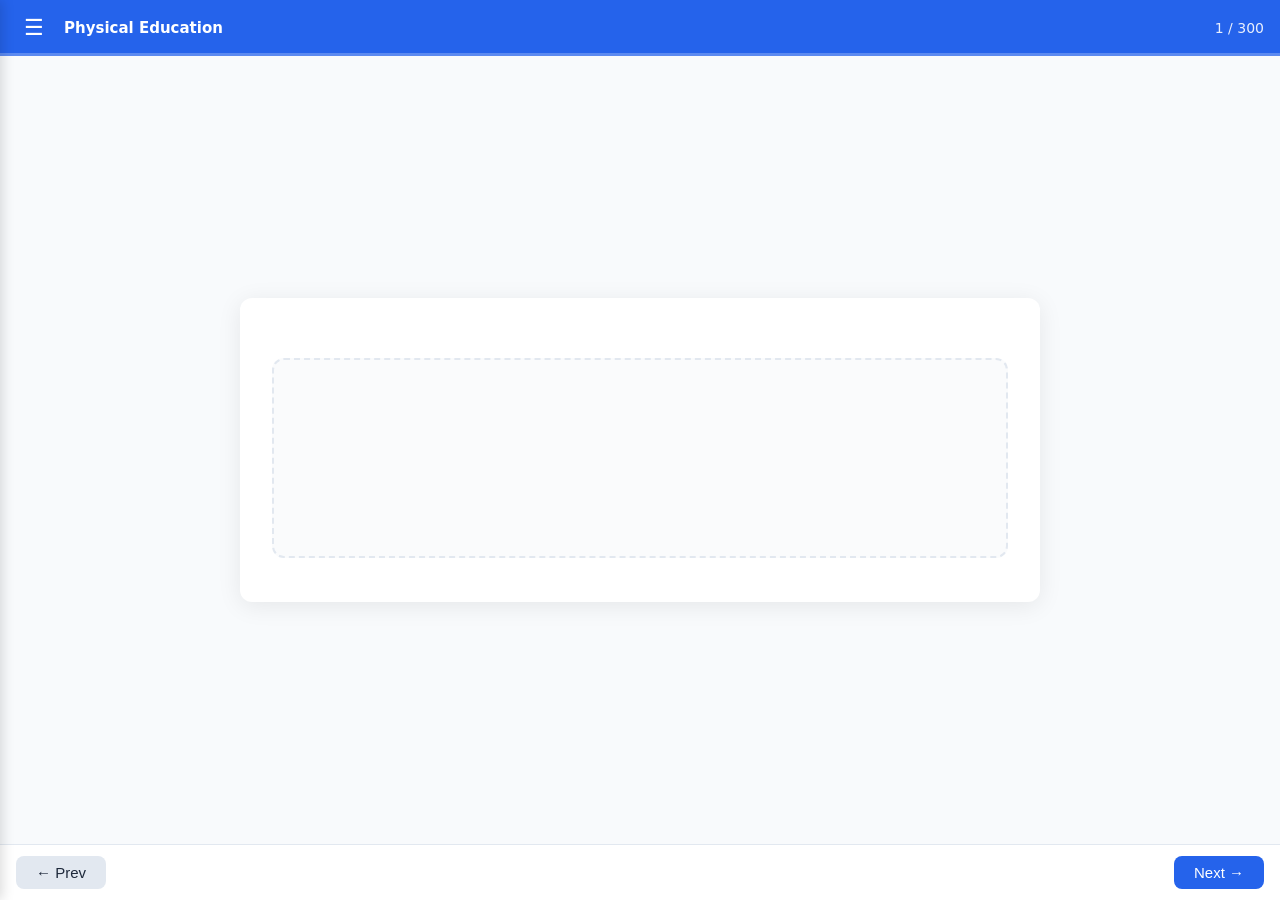
==== index.html @ 5cadbeab "Add core framework: HTML shell, CSS, slide engine, animations system Includes navigation, sidebar, k" ====
<!DOCTYPE html>
<html lang="en">
<head>
    <meta charset="UTF-8">
    <meta name="viewport" content="width=device-width, initial-scale=1.0">
    <title>PE - Physical Education Interactive Slides</title>
    <link rel="stylesheet" href="css/main.css">
    <link rel="stylesheet" href="css/slides.css">
    <link rel="stylesheet" href="css/animations.css">
</head>
<body>
    <div id="app">
        <header id="header">
            <button id="sidebar-toggle" aria-label="Toggle menu">&#9776;</button>
            <span id="topic-name">Physical Education</span>
            <span id="slide-counter">1 / 300</span>
            <div id="progress-bar"><div id="progress-fill"></div></div>
        </header>

        <nav id="sidebar" class="closed">
            <div id="sidebar-header">
                <h2>Topics</h2>
                <button id="sidebar-close" aria-label="Close menu">&times;</button>
            </div>
            <ul id="topic-list"></ul>
        </nav>
        <div id="sidebar-overlay"></div>

        <main id="slide-container">
            <div id="slide" class="slide">
                <h1 id="slide-title"></h1>
                <div id="slide-content"></div>
                <div id="slide-animation"></div>
                <p id="slide-hint" class="hint"></p>
            </div>
        </main>

        <footer id="nav-footer">
            <button id="prev-btn" aria-label="Previous slide">&#8592; Prev</button>
            <button id="next-btn" aria-label="Next slide">Next &#8594;</button>
        </footer>
    </div>

    <script src="js/slide-engine.js"></script>
    <script src="js/animations.js"></script>
    <script src="js/slides/01-intro.js"></script>
    <script src="js/slides/02-fitness.js"></script>
    <script src="js/slides/03-cardio.js"></script>
    <script src="js/slides/04-strength.js"></script>
    <script src="js/slides/05-flexibility.js"></script>
    <script src="js/slides/06-sports-team.js"></script>
    <script src="js/slides/07-sports-individual.js"></script>
    <script src="js/slides/08-nutrition.js"></script>
    <script src="js/slides/09-body-systems.js"></script>
    <script src="js/slides/10-movement.js"></script>
    <script src="js/slides/11-safety.js"></script>
    <script src="js/slides/12-mental-health.js"></script>
    <script src="js/slides/13-history.js"></script>
    <script src="js/slides/14-biomechanics.js"></script>
    <script src="js/app.js"></script>
</body>
</html>
---- css/main.css ----
*, *::before, *::after { box-sizing: border-box; margin: 0; padding: 0; }

:root {
    --primary: #2563eb;
    --primary-dark: #1d4ed8;
    --accent: #f59e0b;
    --bg: #f8fafc;
    --card-bg: #ffffff;
    --text: #1e293b;
    --text-light: #64748b;
    --border: #e2e8f0;
    --success: #22c55e;
    --danger: #ef4444;
    --radius: 12px;
    --shadow: 0 4px 24px rgba(0,0,0,0.08);
    --sidebar-w: 280px;
    --header-h: 56px;
    --footer-h: 56px;
}

html, body { height: 100%; font-family: system-ui, -apple-system, 'Segoe UI', Roboto, sans-serif; background: var(--bg); color: var(--text); }

#app { display: flex; flex-direction: column; height: 100vh; overflow: hidden; }

/* Header */
#header {
    display: flex; align-items: center; gap: 12px;
    height: var(--header-h); padding: 0 16px;
    background: var(--primary); color: #fff;
    position: relative; z-index: 10;
}
#sidebar-toggle { background: none; border: none; color: #fff; font-size: 22px; cursor: pointer; padding: 4px 8px; }
#topic-name { font-weight: 600; font-size: 15px; flex: 1; white-space: nowrap; overflow: hidden; text-overflow: ellipsis; }
#slide-counter { font-size: 14px; opacity: 0.9; white-space: nowrap; }
#progress-bar { position: absolute; bottom: 0; left: 0; right: 0; height: 3px; background: rgba(255,255,255,0.25); }
#progress-fill { height: 100%; background: var(--accent); transition: width 0.3s ease; width: 0%; }

/* Sidebar */
#sidebar {
    position: fixed; top: 0; left: 0; bottom: 0; width: var(--sidebar-w);
    background: var(--card-bg); z-index: 100; overflow-y: auto;
    transform: translateX(-100%); transition: transform 0.3s ease;
    box-shadow: 2px 0 12px rgba(0,0,0,0.15);
}
#sidebar.open { transform: translateX(0); }
#sidebar-header { display: flex; align-items: center; justify-content: space-between; padding: 16px; border-bottom: 1px solid var(--border); }
#sidebar-header h2 { font-size: 18px; }
#sidebar-close { background: none; border: none; font-size: 24px; cursor: pointer; color: var(--text-light); }
#sidebar-overlay {
    position: fixed; inset: 0; background: rgba(0,0,0,0.4); z-index: 99;
    opacity: 0; pointer-events: none; transition: opacity 0.3s ease;
}
#sidebar-overlay.visible { opacity: 1; pointer-events: auto; }
#topic-list { list-style: none; padding: 8px 0; }
#topic-list li {
    padding: 10px 16px; cursor: pointer; font-size: 14px; border-left: 3px solid transparent;
    transition: background 0.15s, border-color 0.15s;
}
#topic-list li:hover { background: #f1f5f9; }
#topic-list li.active { background: #eff6ff; border-left-color: var(--primary); font-weight: 600; }
#topic-list li .topic-range { font-size: 12px; color: var(--text-light); display: block; }

/* Slide container */
#slide-container {
    flex: 1; display: flex; align-items: center; justify-content: center;
    padding: 16px; overflow: hidden;
}

/* Footer nav */
#nav-footer {
    display: flex; align-items: center; justify-content: space-between;
    height: var(--footer-h); padding: 0 16px;
    border-top: 1px solid var(--border); background: var(--card-bg);
}
#nav-footer button {
    padding: 8px 20px; border: none; border-radius: 8px; cursor: pointer;
    font-size: 15px; font-weight: 500; transition: background 0.15s, opacity 0.15s;
}
#prev-btn { background: var(--border); color: var(--text); }
#prev-btn:hover { background: #cbd5e1; }
#next-btn { background: var(--primary); color: #fff; }
#next-btn:hover { background: var(--primary-dark); }
#nav-footer button:disabled { opacity: 0.4; cursor: default; }

/* Responsive */
@media (max-width: 600px) {
    #topic-name { font-size: 13px; }
    #slide-counter { font-size: 12px; }
    :root { --sidebar-w: 260px; }
}
---- css/slides.css ----
/* Slide card */
.slide {
    width: 100%; max-width: 800px;
    background: var(--card-bg);
    border-radius: var(--radius);
    box-shadow: var(--shadow);
    padding: 28px 32px;
    display: flex; flex-direction: column; gap: 16px;
    max-height: calc(100vh - var(--header-h) - var(--footer-h) - 40px);
    overflow-y: auto;
    animation: slideIn 0.3s ease;
}

@keyframes slideIn {
    from { opacity: 0; transform: translateY(12px); }
    to { opacity: 1; transform: translateY(0); }
}

#slide-title {
    font-size: 22px; font-weight: 700; color: var(--primary);
    line-height: 1.3;
}

#slide-content {
    font-size: 15px; line-height: 1.7; color: var(--text);
}
#slide-content p { margin-bottom: 10px; }
#slide-content ul, #slide-content ol { margin: 8px 0 8px 20px; }
#slide-content li { margin-bottom: 4px; }
#slide-content strong { color: var(--primary-dark); }
#slide-content .key-term {
    display: inline-block; background: #eff6ff; color: var(--primary-dark);
    padding: 2px 8px; border-radius: 4px; font-weight: 600; font-size: 14px;
}

/* Animation container */
#slide-animation {
    min-height: 200px; max-height: 340px;
    border: 2px dashed var(--border); border-radius: var(--radius);
    display: flex; align-items: center; justify-content: center;
    position: relative; overflow: hidden; background: #fafbfc;
    user-select: none; -webkit-user-select: none;
}
#slide-animation canvas {
    display: block; max-width: 100%; max-height: 100%;
}
#slide-animation svg {
    max-width: 100%; max-height: 100%;
}

/* Hint text */
.hint {
    font-size: 13px; color: var(--text-light); text-align: center;
    font-style: italic;
}

/* Interactive elements inside animations */
.anim-btn {
    padding: 6px 16px; border: 2px solid var(--primary); border-radius: 8px;
    background: #fff; color: var(--primary); cursor: pointer; font-size: 14px;
    font-weight: 500; transition: all 0.15s;
}
.anim-btn:hover { background: var(--primary); color: #fff; }
.anim-btn.active { background: var(--primary); color: #fff; }

/* Flip cards */
.flip-card-grid {
    display: grid; grid-template-columns: repeat(auto-fit, minmax(140px, 1fr));
    gap: 10px; width: 100%; padding: 8px;
}
.flip-card {
    perspective: 600px; cursor: pointer; height: 120px;
}
.flip-card-inner {
    width: 100%; height: 100%; position: relative;
    transition: transform 0.5s; transform-style: preserve-3d;
}
.flip-card.flipped .flip-card-inner { transform: rotateY(180deg); }
.flip-card-front, .flip-card-back {
    position: absolute; inset: 0; backface-visibility: hidden;
    border-radius: 8px; display: flex; align-items: center; justify-content: center;
    padding: 10px; text-align: center; font-size: 13px; font-weight: 500;
}
.flip-card-front { background: var(--primary); color: #fff; }
.flip-card-back { background: var(--accent); color: var(--text); transform: rotateY(180deg); }

/* Quiz */
.quiz-options { display: flex; flex-direction: column; gap: 8px; width: 100%; padding: 8px; }
.quiz-option {
    padding: 12px 16px; border: 2px solid var(--border); border-radius: 8px;
    cursor: pointer; font-size: 14px; transition: all 0.2s; background: #fff;
}
.quiz-option:hover { border-color: var(--primary); background: #eff6ff; }
.quiz-option.correct { border-color: var(--success); background: #f0fdf4; }
.quiz-option.wrong { border-color: var(--danger); background: #fef2f2; }
.quiz-feedback { padding: 8px 12px; border-radius: 8px; font-size: 14px; margin-top: 8px; }
.quiz-feedback.correct { background: #f0fdf4; color: #166534; }
.quiz-feedback.wrong { background: #fef2f2; color: #991b1b; }

/* Drag sort */
.drag-container { display: flex; flex-direction: column; gap: 6px; width: 100%; padding: 8px; }
.drag-item {
    padding: 10px 14px; background: #fff; border: 2px solid var(--border);
    border-radius: 8px; cursor: grab; font-size: 14px; transition: all 0.15s;
    user-select: none;
}
.drag-item:active { cursor: grabbing; }
.drag-item.dragging { opacity: 0.5; border-color: var(--primary); }
.drag-item.correct { border-color: var(--success); background: #f0fdf4; }
.drag-item.wrong { border-color: var(--danger); background: #fef2f2; }

/* Drag zone for 2-column sort */
.drag-zones { display: grid; grid-template-columns: 1fr 1fr; gap: 12px; width: 100%; padding: 8px; }
.drag-zone {
    min-height: 120px; border: 2px dashed var(--border); border-radius: 8px;
    padding: 10px; display: flex; flex-direction: column; gap: 6px;
}
.drag-zone-title { font-size: 13px; font-weight: 600; color: var(--text-light); text-align: center; margin-bottom: 4px; }
.drag-zone.over { border-color: var(--primary); background: #eff6ff; }

/* Progress bars */
.progress-bars { display: flex; flex-direction: column; gap: 10px; width: 100%; padding: 8px; }
.progress-item { display: flex; flex-direction: column; gap: 4px; }
.progress-label { font-size: 13px; font-weight: 500; display: flex; justify-content: space-between; }
.progress-track { height: 20px; background: var(--border); border-radius: 10px; overflow: hidden; position: relative; }
.progress-value {
    height: 100%; border-radius: 10px; transition: width 1.5s ease;
    display: flex; align-items: center; padding-left: 8px; font-size: 11px; color: #fff; font-weight: 600;
}
.progress-value.blue { background: var(--primary); }
.progress-value.green { background: var(--success); }
.progress-value.amber { background: var(--accent); }
.progress-value.red { background: var(--danger); }

/* Slider compare */
.slider-compare-container { width: 100%; position: relative; height: 200px; overflow: hidden; border-radius: 8px; }
.slider-compare-left, .slider-compare-right {
    position: absolute; inset: 0; display: flex; align-items: center; justify-content: center;
    padding: 20px; font-size: 14px;
}
.slider-compare-left { background: #fef2f2; color: #991b1b; }
.slider-compare-right { background: #f0fdf4; color: #166534; clip-path: inset(0 0 0 50%); }
.slider-compare-handle {
    position: absolute; top: 0; bottom: 0; width: 4px; background: var(--primary);
    left: 50%; cursor: ew-resize; z-index: 2;
}
.slider-compare-handle::after {
    content: ''; position: absolute; top: 50%; left: -12px;
    width: 28px; height: 28px; border-radius: 50%;
    background: var(--primary); transform: translateY(-50%);
    box-shadow: 0 2px 6px rgba(0,0,0,0.2);
}

/* Match pairs */
.match-grid {
    display: grid; grid-template-columns: repeat(auto-fit, minmax(80px, 1fr));
    gap: 8px; width: 100%; padding: 8px;
}
.match-card {
    height: 80px; border: 2px solid var(--border); border-radius: 8px;
    display: flex; align-items: center; justify-content: center;
    cursor: pointer; font-size: 13px; text-align: center; padding: 6px;
    transition: all 0.2s; background: var(--primary); color: #fff; font-weight: 600;
}
.match-card.revealed { background: #fff; color: var(--text); border-color: var(--primary); }
.match-card.matched { background: #f0fdf4; border-color: var(--success); color: #166534; pointer-events: none; }

/* Timeline */
.timeline-container { width: 100%; padding: 8px; overflow-x: auto; }
.timeline {
    display: flex; align-items: flex-start; gap: 0; min-width: max-content; padding: 20px 8px;
    position: relative;
}
.timeline::before {
    content: ''; position: absolute; top: 40px; left: 0; right: 0;
    height: 3px; background: var(--primary);
}
.timeline-item {
    display: flex; flex-direction: column; align-items: center; width: 140px;
    cursor: pointer; position: relative;
}
.timeline-dot {
    width: 16px; height: 16px; border-radius: 50%; background: var(--primary);
    border: 3px solid var(--card-bg); box-shadow: 0 0 0 2px var(--primary);
    margin-top: 33px; z-index: 1; transition: transform 0.2s;
}
.timeline-item:hover .timeline-dot { transform: scale(1.3); }
.timeline-year { font-size: 12px; font-weight: 700; color: var(--primary); margin-top: 8px; }
.timeline-text { font-size: 11px; color: var(--text-light); text-align: center; margin-top: 4px; padding: 0 4px; }
.timeline-detail {
    display: none; position: absolute; top: 100%; left: 50%; transform: translateX(-50%);
    background: var(--card-bg); border: 1px solid var(--border); border-radius: 8px;
    padding: 10px; font-size: 12px; width: 180px; box-shadow: var(--shadow); z-index: 5;
    margin-top: 8px;
}
.timeline-item.active .timeline-detail { display: block; }

/* Water fill */
.water-container { display: flex; flex-direction: column; align-items: center; gap: 12px; padding: 12px; }
.water-glass {
    width: 80px; height: 160px; border: 3px solid var(--text-light);
    border-top: none; border-radius: 0 0 12px 12px; position: relative; overflow: hidden;
    cursor: pointer;
}
.water-level {
    position: absolute; bottom: 0; left: 0; right: 0;
    background: #60a5fa; transition: height 0.5s ease;
}
.water-label { font-size: 14px; font-weight: 600; }

/* Circuit */
.circuit-container { display: grid; grid-template-columns: repeat(auto-fit, minmax(100px, 1fr)); gap: 10px; width: 100%; padding: 8px; }
.circuit-station {
    border: 2px solid var(--border); border-radius: 8px; padding: 12px;
    text-align: center; cursor: pointer; transition: all 0.2s; font-size: 13px;
}
.circuit-station:hover { border-color: var(--primary); }
.circuit-station.active { border-color: var(--success); background: #f0fdf4; }
.circuit-station .station-icon { font-size: 28px; display: block; margin-bottom: 6px; }

/* Wheel spin */
.wheel-container { display: flex; flex-direction: column; align-items: center; gap: 12px; padding: 12px; }
.wheel-canvas { cursor: pointer; }
.wheel-result { font-size: 16px; font-weight: 700; color: var(--primary); min-height: 24px; }

/* Stress meter */
.meter-container { display: flex; flex-direction: column; align-items: center; gap: 12px; padding: 12px; width: 100%; }
.meter-gauge { width: 200px; height: 110px; position: relative; }
.meter-label { font-size: 14px; font-weight: 600; }
.meter-buttons { display: flex; gap: 8px; flex-wrap: wrap; justify-content: center; }

/* Label diagram */
.diagram-container { position: relative; width: 100%; height: 100%; min-height: 200px; }
.diagram-label {
    position: absolute; padding: 4px 10px; background: var(--primary); color: #fff;
    border-radius: 6px; font-size: 12px; font-weight: 500; cursor: grab;
    user-select: none; z-index: 2; white-space: nowrap;
}
.diagram-label.placed { background: var(--success); cursor: default; }
.diagram-target {
    position: absolute; border: 2px dashed var(--text-light); border-radius: 6px;
    padding: 4px 10px; font-size: 11px; color: var(--text-light);
}
.diagram-target.filled { border-color: var(--success); border-style: solid; }

/* Sport field */
.field-container { width: 100%; height: 100%; position: relative; }
.field-container canvas { width: 100%; height: 100%; }
.field-position {
    position: absolute; width: 28px; height: 28px; border-radius: 50%;
    background: var(--primary); color: #fff; display: flex; align-items: center;
    justify-content: center; font-size: 11px; font-weight: 700; cursor: pointer;
    transition: transform 0.2s;
}
.field-position:hover { transform: scale(1.3); }
.field-tooltip {
    display: none; position: absolute; bottom: 110%; left: 50%; transform: translateX(-50%);
    background: var(--text); color: #fff; padding: 6px 10px; border-radius: 6px;
    font-size: 12px; white-space: nowrap;
}
.field-position:hover .field-tooltip { display: block; }

@media (max-width: 600px) {
    .slide { padding: 18px 16px; }
    #slide-title { font-size: 18px; }
    #slide-content { font-size: 14px; }
    .flip-card-grid { grid-template-columns: repeat(auto-fit, minmax(110px, 1fr)); }
    .flip-card { height: 100px; }
    .drag-zones { grid-template-columns: 1fr; }
}
---- css/animations.css ----
/* Reusable animation keyframes */

@keyframes pulse {
    0%, 100% { transform: scale(1); }
    50% { transform: scale(1.15); }
}

@keyframes breathe {
    0%, 100% { transform: scale(1); opacity: 0.8; }
    50% { transform: scale(1.2); opacity: 1; }
}

@keyframes bounce {
    0%, 100% { transform: translateY(0); }
    50% { transform: translateY(-20px); }
}

@keyframes run-cycle {
    0% { transform: translateX(-10px); }
    50% { transform: translateX(10px); }
    100% { transform: translateX(-10px); }
}

@keyframes fadeInUp {
    from { opacity: 0; transform: translateY(16px); }
    to { opacity: 1; transform: translateY(0); }
}

@keyframes spin {
    from { transform: rotate(0deg); }
    to { transform: rotate(360deg); }
}

@keyframes shake {
    0%, 100% { transform: translateX(0); }
    25% { transform: translateX(-5px); }
    75% { transform: translateX(5px); }
}

@keyframes glow {
    0%, 100% { box-shadow: 0 0 5px rgba(37, 99, 235, 0.3); }
    50% { box-shadow: 0 0 20px rgba(37, 99, 235, 0.6); }
}

@keyframes fillUp {
    from { height: 0%; }
    to { height: var(--fill-height, 50%); }
}

@keyframes swing {
    0%, 100% { transform: rotate(-10deg); }
    50% { transform: rotate(10deg); }
}

@keyframes ripple {
    0% { transform: scale(1); opacity: 0.6; }
    100% { transform: scale(2); opacity: 0; }
}

.animate-pulse { animation: pulse 1.5s ease-in-out infinite; }
.animate-breathe { animation: breathe 4s ease-in-out infinite; }
.animate-bounce { animation: bounce 1s ease-in-out infinite; }
.animate-spin { animation: spin 2s linear infinite; }
.animate-shake { animation: shake 0.5s ease-in-out; }
.animate-glow { animation: glow 2s ease-in-out infinite; }
.animate-fadeInUp { animation: fadeInUp 0.6s ease forwards; }
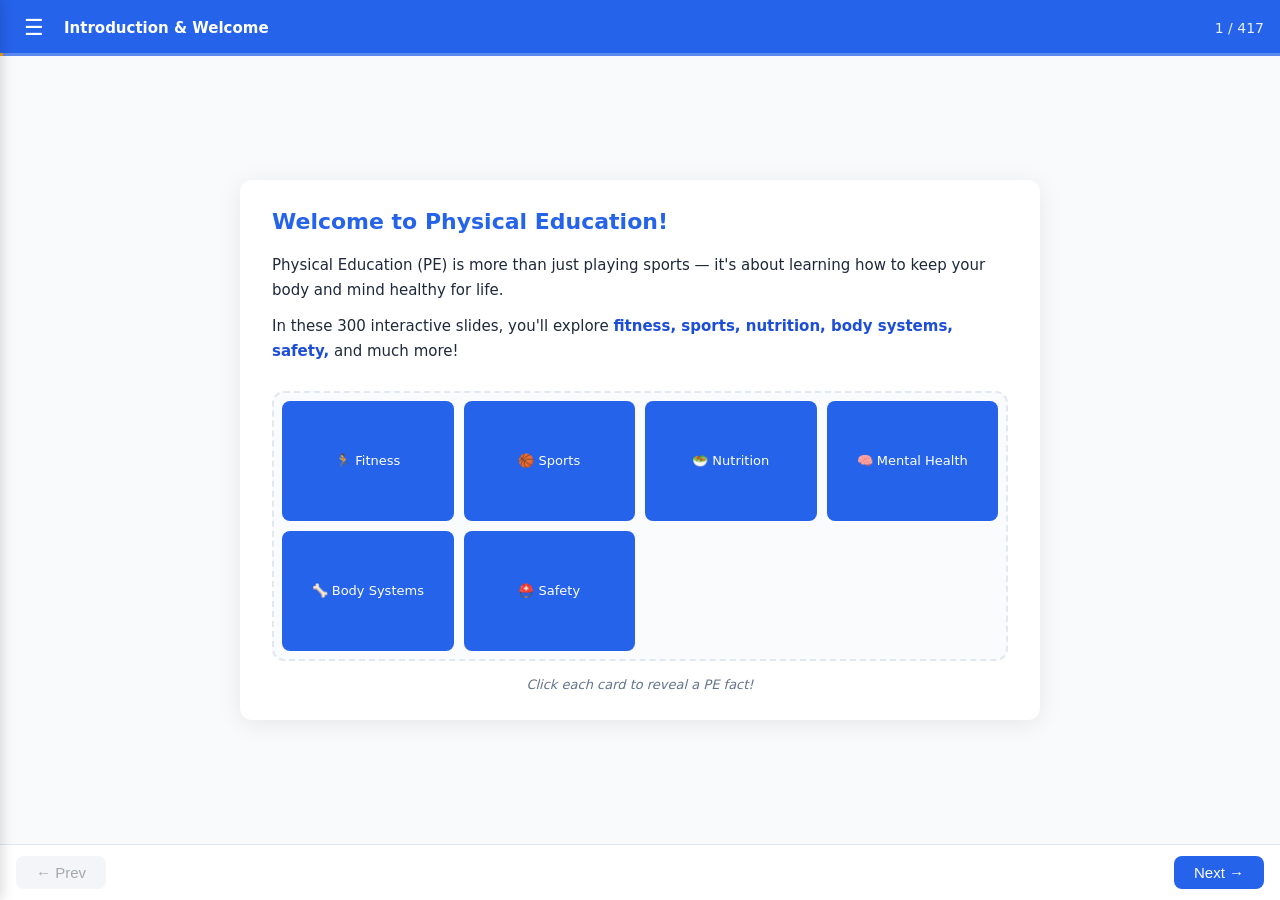
==== commit 280ed699: "Add sport & equality slides (3.1.3.2) and update index.html Slides 406-417 covering sociological ter" ====
--- a/index.html
+++ b/index.html
@@ -57,6 +57,15 @@
     <script src="js/slides/12-mental-health.js"></script>
     <script src="js/slides/13-history.js"></script>
     <script src="js/slides/14-biomechanics.js"></script>
+    <script src="js/slides/15-cardiovascular-advanced.js"></script>
+    <script src="js/slides/16-respiratory-advanced.js"></script>
+    <script src="js/slides/17-neuromuscular.js"></script>
+    <script src="js/slides/18-energy-systems.js"></script>
+    <script src="js/slides/19-skill-classification.js"></script>
+    <script src="js/slides/20-learning-theories.js"></script>
+    <script src="js/slides/21-memory-models.js"></script>
+    <script src="js/slides/22-sport-society.js"></script>
+    <script src="js/slides/23-sport-equality.js"></script>
     <script src="js/app.js"></script>
 </body>
 </html>
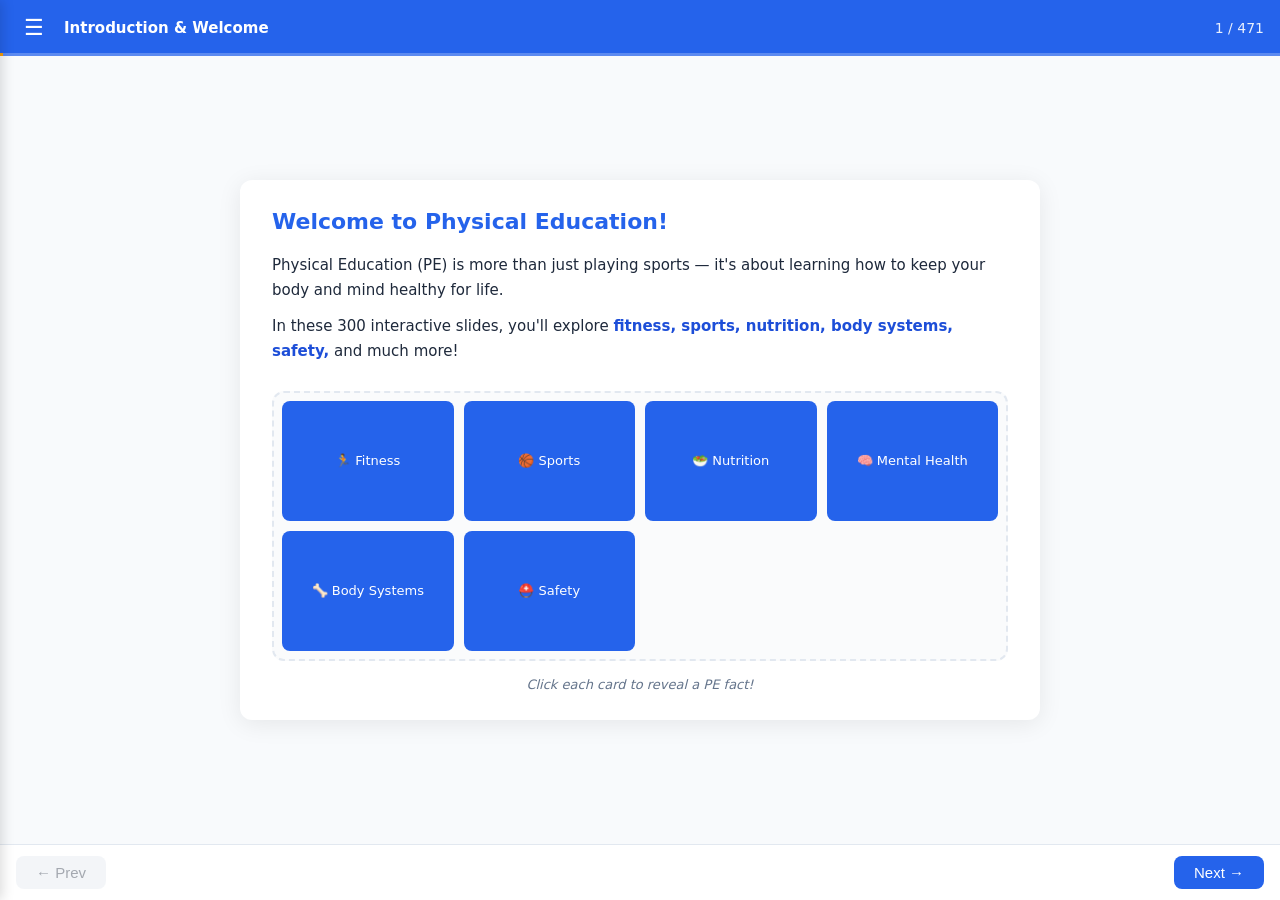
==== commit a6de0d0e: "Add sport psychology slides (3.2.3) and update index.html with all new topics Adds 4 new AQA A-level" ====
--- a/index.html
+++ b/index.html
@@ -66,6 +66,10 @@
     <script src="js/slides/21-memory-models.js"></script>
     <script src="js/slides/22-sport-society.js"></script>
     <script src="js/slides/23-sport-equality.js"></script>
+    <script src="js/slides/24-exercise-physiology.js"></script>
+    <script src="js/slides/25-sport-psychology.js"></script>
+    <script src="js/slides/26-technology-sport.js"></script>
+    <script src="js/slides/27-contemporary-issues.js"></script>
     <script src="js/app.js"></script>
 </body>
 </html>
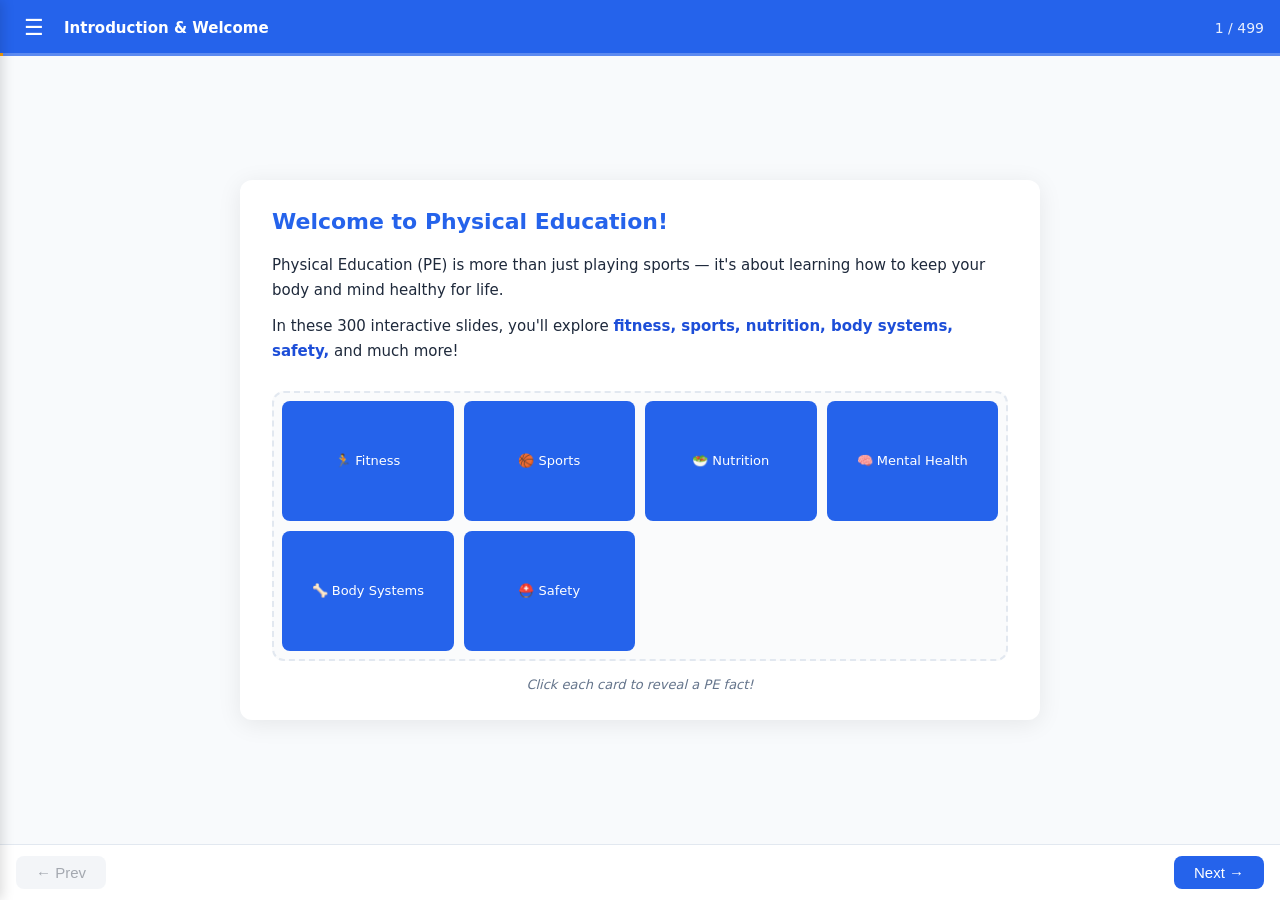
==== commit d7bb0fec: "Add Social Facilitation, Group Dynamics & Goal Setting slides (28-30) - Add 3 new animation types: a" ====
--- a/index.html
+++ b/index.html
@@ -70,6 +70,9 @@
     <script src="js/slides/25-sport-psychology.js"></script>
     <script src="js/slides/26-technology-sport.js"></script>
     <script src="js/slides/27-contemporary-issues.js"></script>
+    <script src="js/slides/28-social-facilitation.js"></script>
+    <script src="js/slides/29-group-dynamics.js"></script>
+    <script src="js/slides/30-goal-setting.js"></script>
     <script src="js/app.js"></script>
 </body>
 </html>
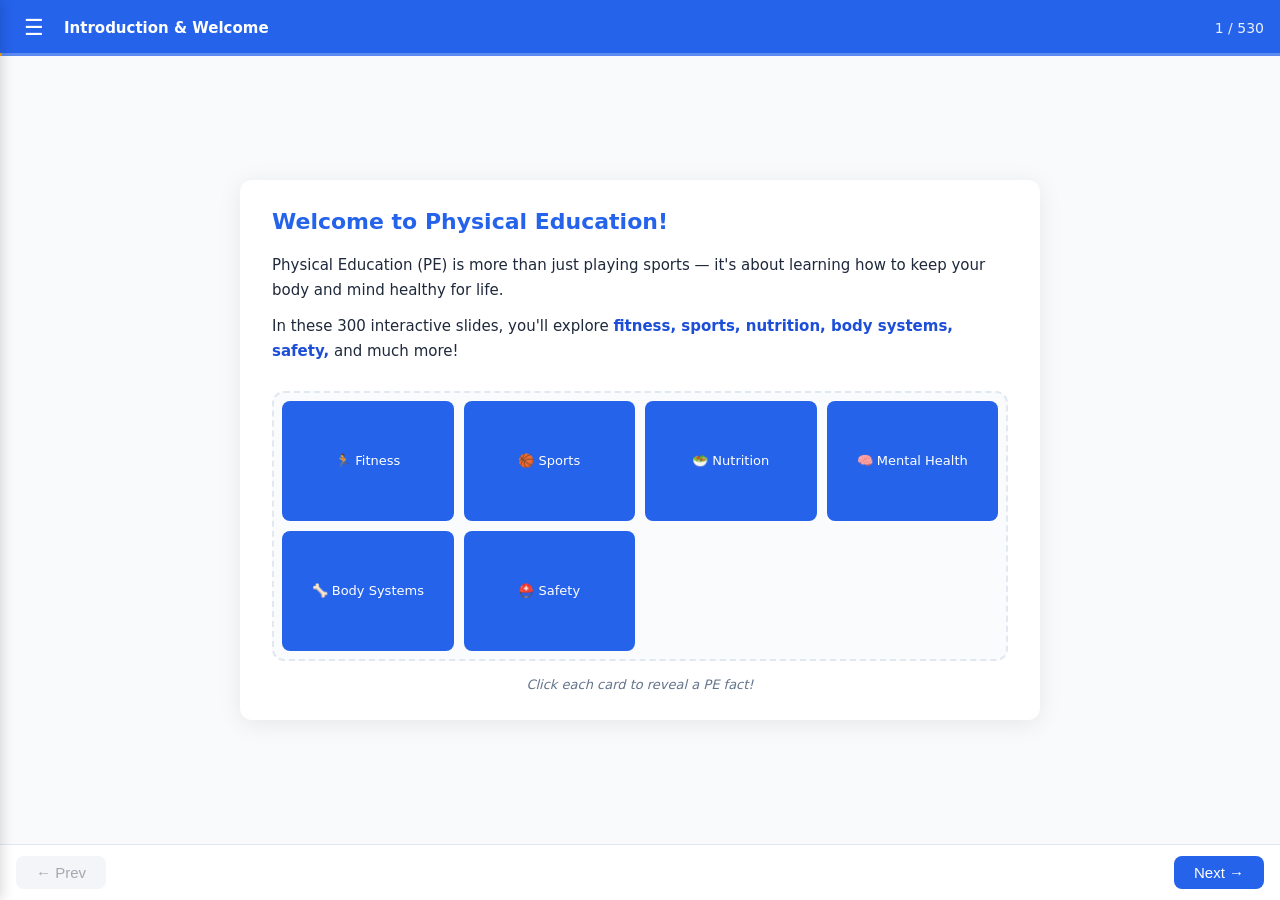
==== commit 6bbacfe5: "Add Attribution Theory, Self-Efficacy & Leadership slides (31-33) - 31-attribution-theory.js: Weiner" ====
--- a/index.html
+++ b/index.html
@@ -73,6 +73,9 @@
     <script src="js/slides/28-social-facilitation.js"></script>
     <script src="js/slides/29-group-dynamics.js"></script>
     <script src="js/slides/30-goal-setting.js"></script>
+    <script src="js/slides/31-attribution-theory.js"></script>
+    <script src="js/slides/32-self-efficacy.js"></script>
+    <script src="js/slides/33-leadership.js"></script>
     <script src="js/app.js"></script>
 </body>
 </html>
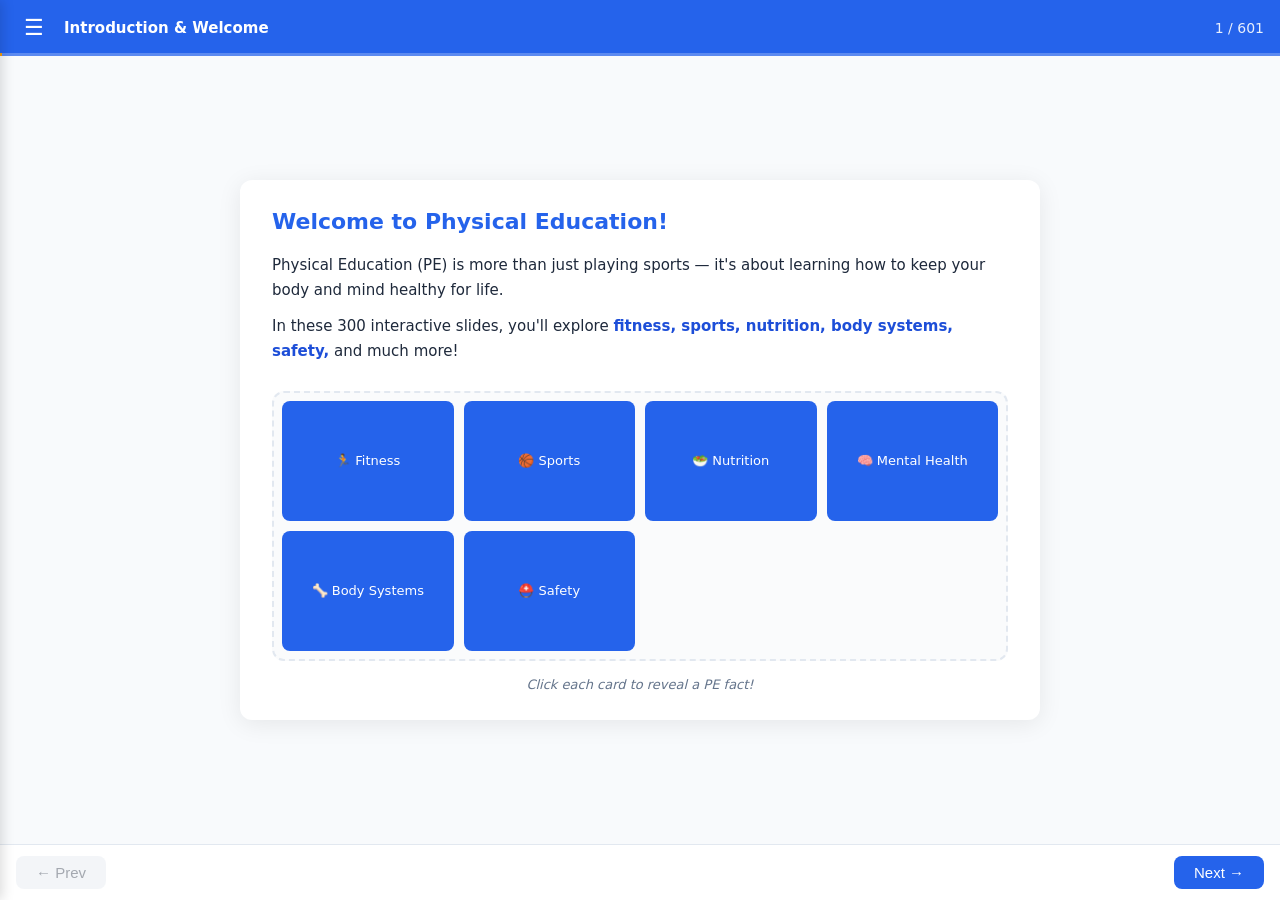
==== commit 15b20e8f: "Add technology & sports analytics slides and update index.html - 42-technology-analytics.js: 9 slide" ====
--- a/index.html
+++ b/index.html
@@ -76,6 +76,15 @@
     <script src="js/slides/31-attribution-theory.js"></script>
     <script src="js/slides/32-self-efficacy.js"></script>
     <script src="js/slides/33-leadership.js"></script>
+    <script src="js/slides/34-stress-management.js"></script>
+    <script src="js/slides/35-concepts-pa-sport.js"></script>
+    <script src="js/slides/36-elite-performers.js"></script>
+    <script src="js/slides/37-ethics-sport.js"></script>
+    <script src="js/slides/38-violence-sport.js"></script>
+    <script src="js/slides/39-drugs-sport.js"></script>
+    <script src="js/slides/40-sport-law.js"></script>
+    <script src="js/slides/41-commercialisation.js"></script>
+    <script src="js/slides/42-technology-analytics.js"></script>
     <script src="js/app.js"></script>
 </body>
 </html>
